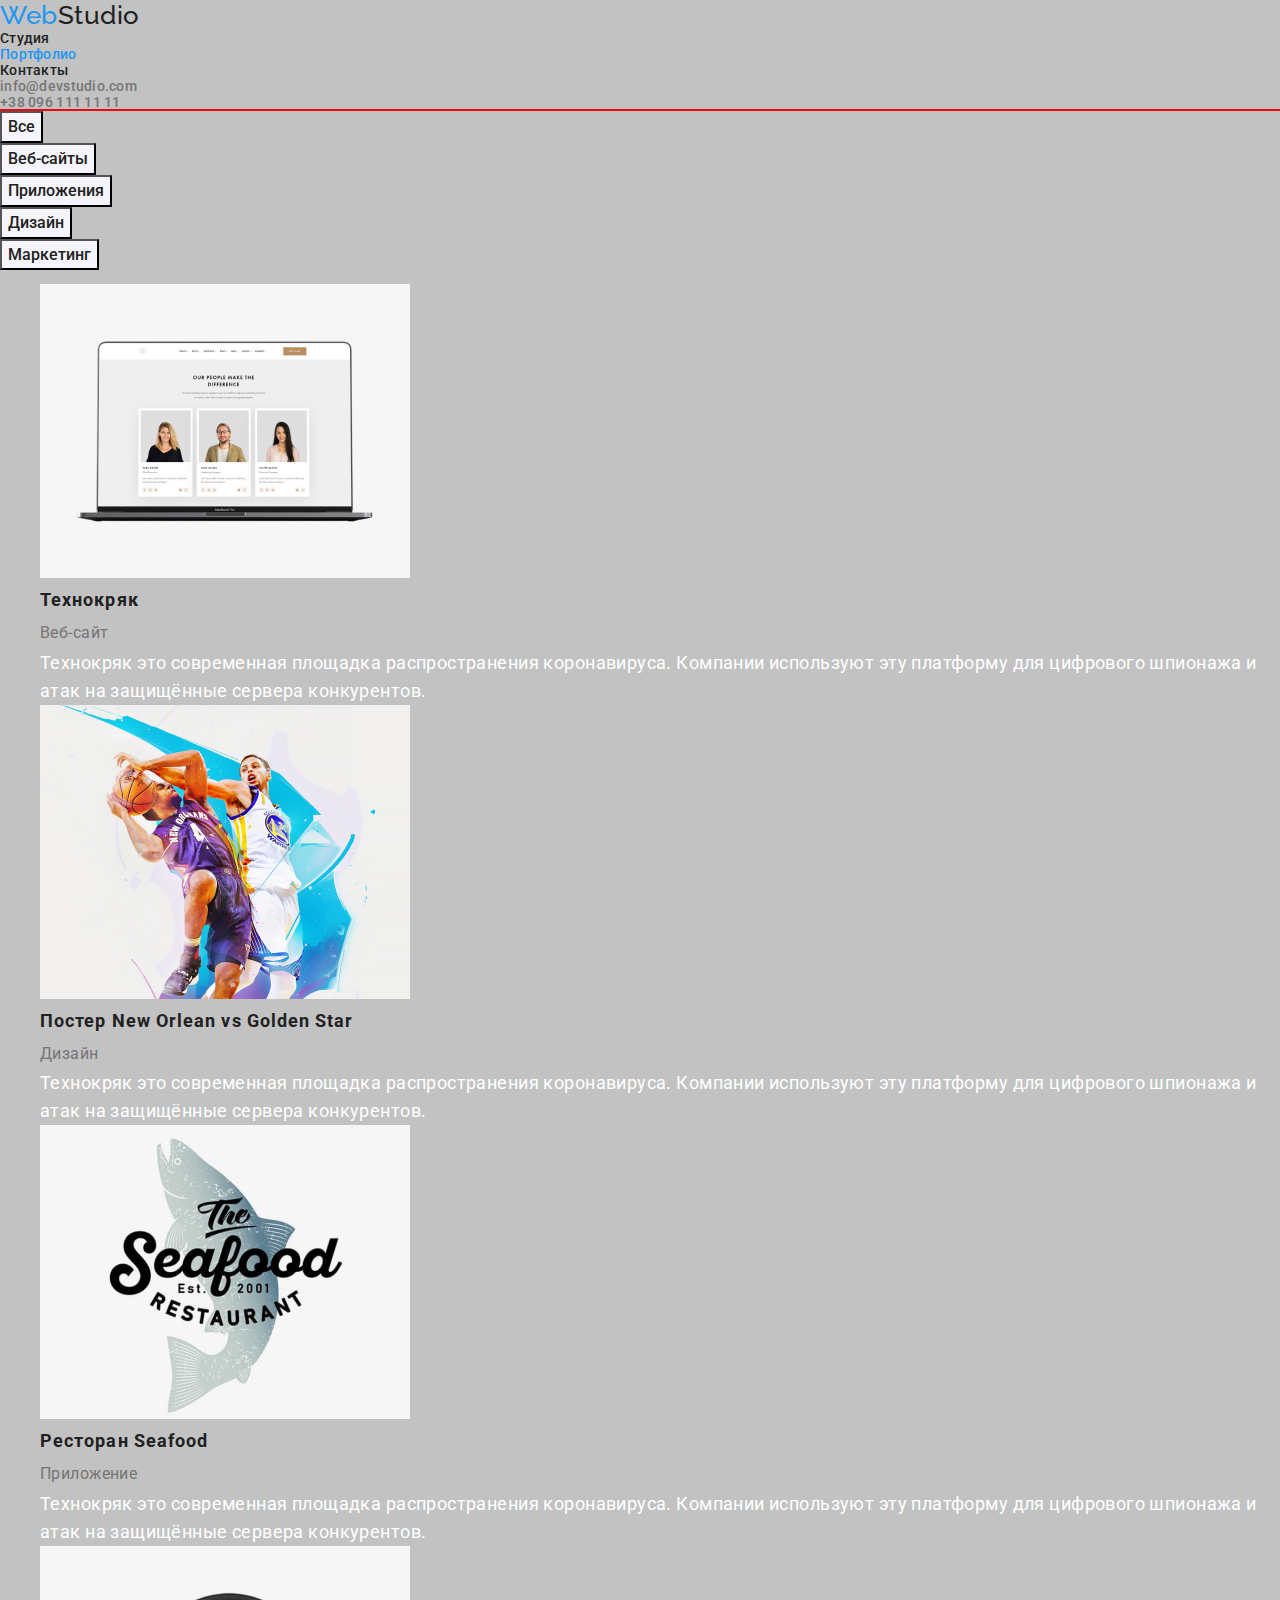
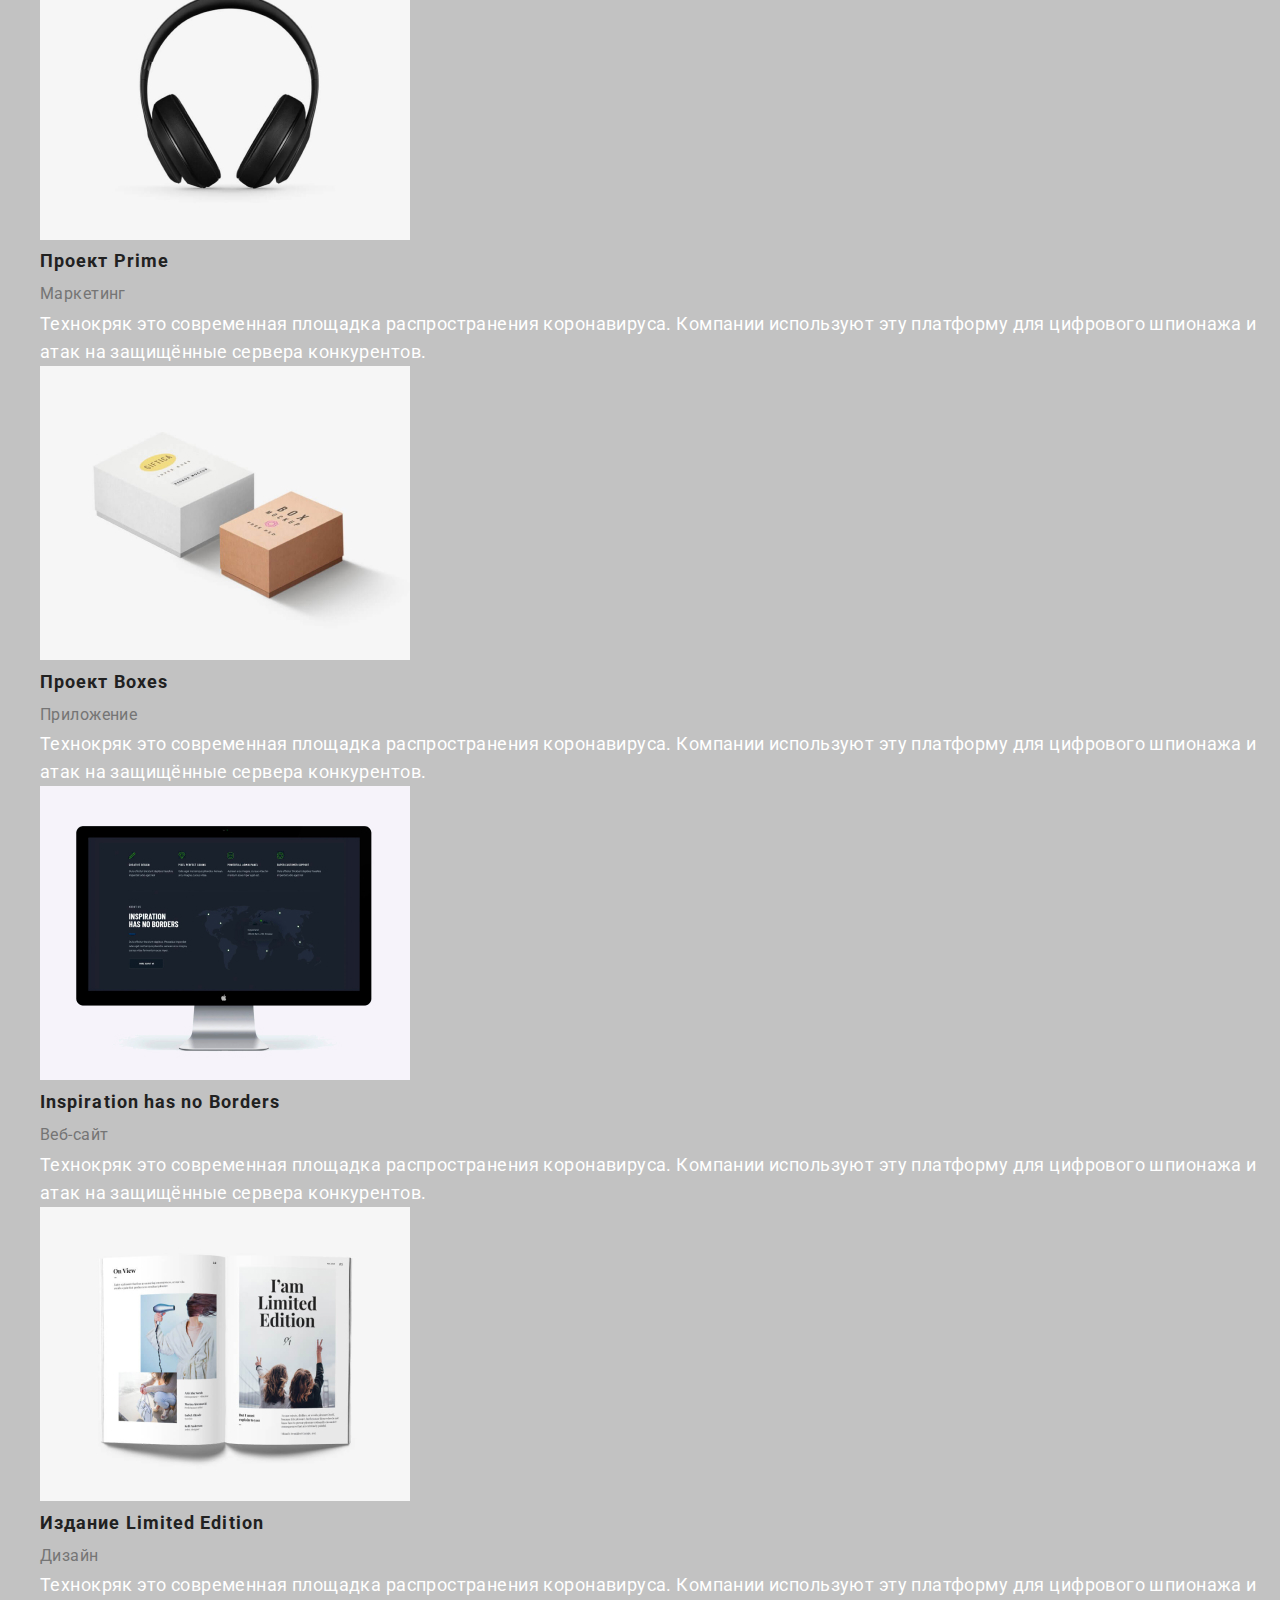
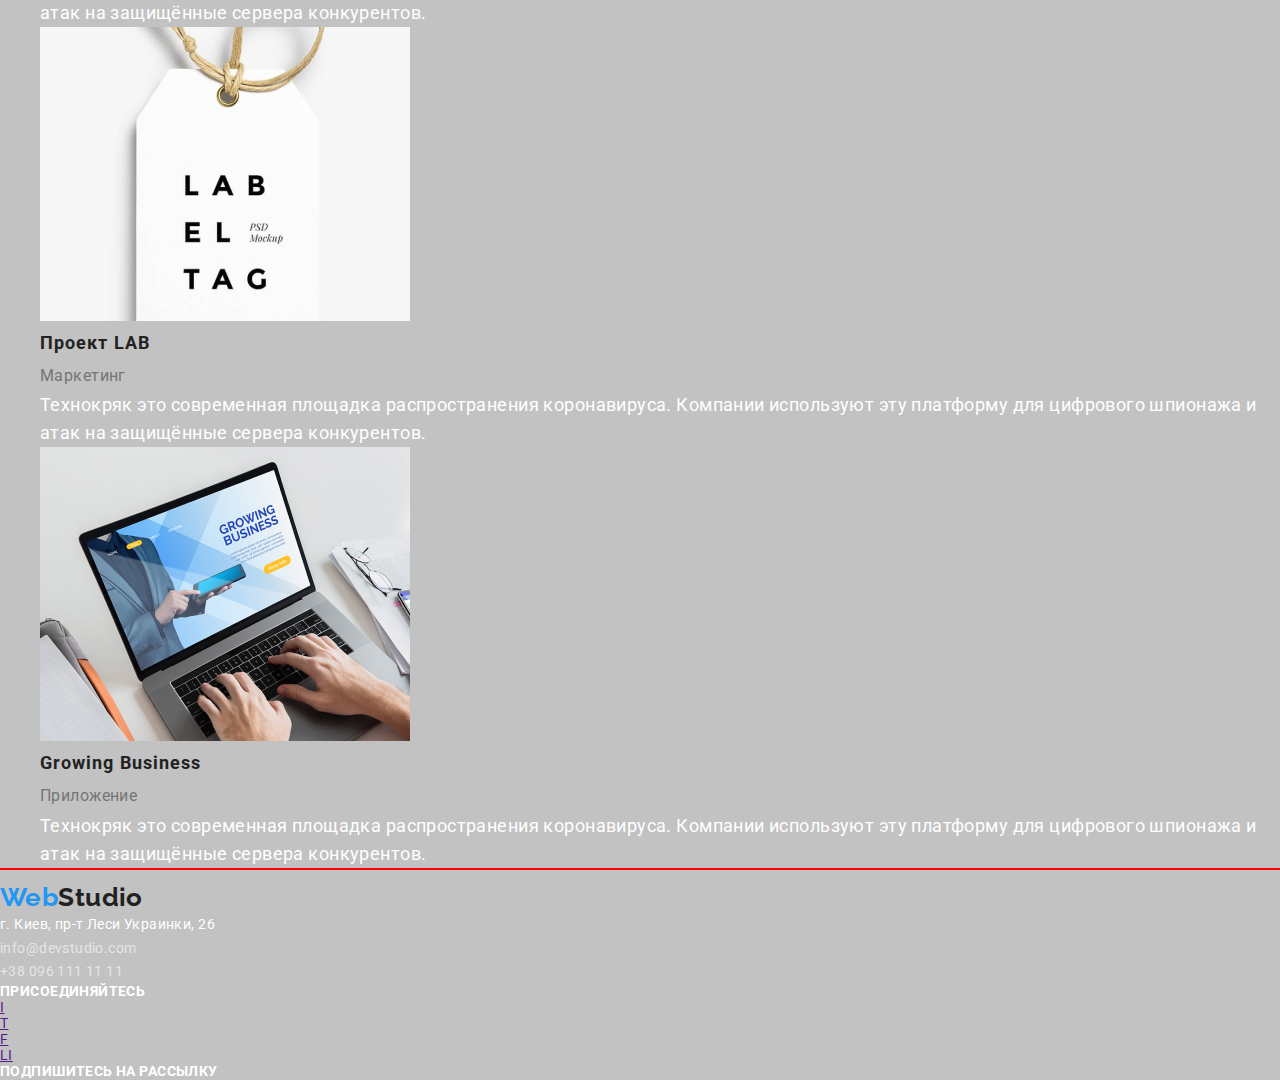
==== portfolio.html @ 11f19dca "paddings" ====
<!DOCTYPE html>
<html lang="ru">

<head>
    <meta charset="UTF-8">
    <meta name="viewport" content="width=device-width, initial-scale=1.0">
    <title>WebStudio</title>
    <link href="https://fonts.googleapis.com/css2?family=Raleway:wght@700&family=Roboto:wght@400;500;700&display=swap"
        rel="stylesheet">
    <link rel="stylesheet" href="./css/styles.css">
    <link rel="stylesheet" href="./css/normalize.css">
</head>

<body>
    <!-- неизменная шапка сайта -->
    <header>
        <nav class="nav">
    
            <a href="" class="logo"><span class="part-first">Web</span><span class="part-second">Studio</span></a>
    
            <ul class="nav list">
                <li><a href="./index.html">Студия</a></li>
                <li><a class="active-page" href="./portfolio.html">Портфолио</a></li>
                <li><a href="">Контакты</a></li>
            </ul>
        </nav>
    
        <ul class="contacts list">
            <li><a href="mailto:info@devstudio.com">info@devstudio.com</a></li>
            <li><a href="tel:00380961111111">+38 096 111 11 11</a></li>
        </ul>

    
    </header>

    <main>

        <section class="portfolio">
                    <h1 hidden>Портфолио</h1>
                    
                    <ul class="list">
                        <li><button class="portfolio-button">Все</button></li>
                        <li><button class="portfolio-button">Веб-сайты</button></li>
                        <li><button class="portfolio-button">Приложения</button></li>
                        <li><button class="portfolio-button">Дизайн</button></li>
                        <li><button class="portfolio-button">Маркетинг</button></li>
                    </ul>
                    
                    <ul class="portfolio-list">
                        <li class="portfolio-list-item list">
                            <a href="">
                                <img src="./img-portfolio/img.jpg" alt="ноутбук" width="370" height="294">
                                <h2>Технокряк</h2>
                                <p class="portfolio-type">Веб-сайт</p>
                                <p class="portfolio-description">Технокряк это современная площадка распространения коронавируса. Компании
                                    используют эту платформу для цифрового
                                    шпионажа и атак на защищённые сервера конкурентов.</p>
                            </a>
                        </li>
                        <li class="portfolio-list-item list">
                            <a href="">
                                <img src="./img-portfolio/img-1.jpg" alt="баскетболисты" width="370" height="294">
                                <h2 lang="en">Постер New Orlean vs Golden Star</h2>
                                <p class="portfolio-type">Дизайн</p>
                                <p class="portfolio-description">Технокряк это современная площадка распространения коронавируса. Компании
                                    используют эту платформу для цифрового
                                    шпионажа и атак на защищённые сервера конкурентов.</p>
                            </a>
                        </li>
                        <li class="portfolio-list-item list">
                            <a href="">
                                <img src="./img-portfolio/img-2.jpg" alt="ресторан морепродуктов" width="370" height="294">
                                <h2>Ресторан Seafood</h2>
                                <p class="portfolio-type">Приложение</p>
                                <p class="portfolio-description">Технокряк это современная площадка распространения коронавируса. Компании
                                    используют эту платформу для цифрового
                                    шпионажа и атак на защищённые сервера конкурентов.</p>
                            </a>
                        </li>
                        <li class="portfolio-list-item list">
                            <a href="">
                                <img src="./img-portfolio/img-3.jpg" alt="наушники" width="370" height="294">
                                <h2>Проект Prime</h2>
                                <p class="portfolio-type">Маркетинг</p>
                                <p class="portfolio-description">Технокряк это современная площадка распространения коронавируса. Компании
                                    используют эту платформу для цифрового
                                    шпионажа и атак на защищённые сервера конкурентов.</p>
                            </a>
                        </li>
                        <li class="portfolio-list-item list">
                            <a href="">
                                <img src="./img-portfolio/img-4.jpg" alt="ящики" width="370" height="294">
                                <h2>Проект Boxes</h2>
                                <p class="portfolio-type">Приложение</p>
                                <p class="portfolio-description">Технокряк это современная площадка распространения коронавируса. Компании
                                    используют эту платформу для цифрового
                                    шпионажа и атак на защищённые сервера конкурентов.</p>
                            </a>
                        </li>
                        <li class="portfolio-list-item list">
                            <a href="">
                                <img src="./img-portfolio/img-5.jpg" alt="экран компьютера" width="370" height="294">
                                <h2 lang="en">Inspiration has no Borders</h2>
                                <p class="portfolio-type">Веб-сайт</p>
                                <p class="portfolio-description">Технокряк это современная площадка распространения коронавируса. Компании
                                    используют эту платформу для цифрового
                                    шпионажа и атак на защищённые сервера конкурентов.</p>
                            </a>
                        </li>
                        <li class="portfolio-list-item list">
                            <a href="">
                                <img src="./img-portfolio/img-6.jpg" alt="открытая книга" width="370" height="294">
                                <h2>Издание Limited Edition</h2>
                                <p class="portfolio-type">Дизайн</p>
                                <p class="portfolio-description">Технокряк это современная площадка распространения коронавируса. Компании
                                    используют эту платформу для цифрового
                                    шпионажа и атак на защищённые сервера конкурентов.</p>
                            </a>
                        </li>
                        <li class="portfolio-list-item list">
                            <a href="">
                                <img src="./img-portfolio/img-7.jpg" alt="метка" width="370" height="294">
                                <h2>Проект LAB</h2>
                                <p class="portfolio-type">Маркетинг</p>
                                <p class="portfolio-description">Технокряк это современная площадка распространения коронавируса. Компании
                                    используют эту платформу для цифрового
                                    шпионажа и атак на защищённые сервера конкурентов.</p>
                            </a>
                        </li>
                        <li class="portfolio-list-item list">
                            <a href="">
                                <img src="./img-portfolio/img-8.jpg" alt="портативный компьютер" width="370" height="294">
                                <h2 lang="en">Growing Business</h2>
                                <p class="portfolio-type">Приложение</p>
                                <p class="portfolio-description">Технокряк это современная площадка распространения коронавируса. Компании
                                    используют эту платформу для цифрового
                                    шпионажа и атак на защищённые сервера конкурентов.</p>
                            </a>
                        </li>
                    </ul>
        </section>

    </main>

    <footer>
        <div>
            <a href="" class="logo"><span class="part-first">Web</span><span class="part-second">Studio</span></a>
    
            <address class="location">
                <a class="map" href="https://goo.gl/maps/HwrvqcL7cg5Yp1Jj8">г. Киев, пр-т Леси Украинки, 26</a>
    
                <ul class="footer-contacts list">
                    <li><a class="footer-contacts-details" href="mailto:info@devstudio.com">info@devstudio.com</a></li>
                    <li><a class="footer-contacts-details" href="tel:00380961111111">+38 096 111 11 11</a></li>
                </ul>
            </address>
    
    
        </div>
    
        <div>
            <b class="attention">Присоединяйтесь</b>
            <ul class="sm-list list">
                <li><a href="" aria-label="insta icon">I</a></li>
                <li><a href="" aria-label="twitter icon">T</a></li>
                <li><a href="" aria-label="facebook icon">F</a></li>
                <li><a href="" aria-label="linkedin icon">LI</a></li>
            </ul>
        </div>
    
        <div>
            <b class="attention">Подпишитесь на рассылку</b>
            <!-- здесь будет форма -->
        </div>
    </footer>
</body>

</html>
---- css/styles.css ----
:root{
    --primary-text-color: #757575;
    --black-title-color: #212121;
    --white-title-color: #ffffff;
    --additional-color: #2196F3;

    --primary-bgc: #ffffff;
    --button-bcg: #F5F4FA;
    --temporary-bgc: #c2c2c2;
}

html{
    box-sizing: border-box;
}

*, *::before, *::after{
    box-sizing: inherit; 
}

body{
    color:var(--primary-text-color);
    background-color: var(--temporary-bgc);
    font-family: Roboto, sans-serif;
    font-size: 14px;
    line-height: 1.14;
    letter-spacing: 0.03em;
    
    
}
.list{
    list-style: none;
    padding: 0;
    margin: 0;
}

h1, h2, h3, h4, h5, h6, p {
    margin-top: 0px;
    margin-bottom: 0px;
}

.nav .active-page{
    color: var(--additional-color);
}

.section-title{
    color: var(--black-title-color);
    font-weight: 700;
    font-size: 36px;
    line-height: 1.7;
    text-align: center;
    margin-bottom: 50px;
}

.current{
    color: var(--additional-color);
}

.container{
    width: 1230px;
    padding-right: 15px;
    padding-left: 15px;
    margin-left: auto;
    margin-right: auto;
    outline: 1px solid black;
}

section{
    outline: 2px solid red;
}

/* LOGO */
.part-first{
    color: var(--additional-color);
}

.part-second{
    color: var(--black-title-color);
}

.logo{
    font-family: Raleway, sans-serif;
    text-decoration: none;
    font-weight: bold;
    font-size: 26px;
    line-height: 1.2;
}

/* NAVIGATION */

.nav a{
    color: var(--black-title-color);
    text-decoration: none;
    font-weight: 500;
    letter-spacing: 0.02em;
}

.nav a:hover,
.nav a:focus{
    color: var(--additional-color);
}

/* CONTACTS */

.contacts a{
    color: var(--primary-text-color);
    text-decoration: none;
    font-weight: 500;
    font-size: inherit;
    line-height: 1.14;
    letter-spacing: 0.02em;
}

.contacts a:hover{
    color: var(--additional-color)
}

/* герой */

.hero{
    text-align: center;
    margin: 0;
}

.hero h1{
    color: var(--white-title-color);
    text-transform: uppercase;
    font-weight: 900;
    font-size: 44px;
    line-height: 1.36;
    letter-spacing: 0.06em;
    padding-top: 200px;
    margin-bottom: 30px;
}

.hero a{
    color: var(--white-title-color);
    background-color: var(--additional-color);
    text-decoration: none;
    font-weight: bold;
    font-size: 16px;
    line-height: 1.87;
    text-align: center;
    letter-spacing: 0.06em;   
}

.btn{
    display: inline-block;
    padding: 10px 32px;
    border-radius: 4px;
}

/* наши преимущества */

.advantages{
    padding-top: 94px;
    padding-bottom: 47px;
}

.advantages-list h3,
.activities-list h3{
    font-size: 14px;
    line-height: 1.14;
    color: var(--black-title-color);
    text-transform: uppercase;
    font-weight: bold;
    
}

.advantages-list h3{
    margin-top: 30px;
    margin-bottom: 10px;
}

.advantages-list p{
    font-size: 14px;
    line-height: 1.7;
}

/* Чем мы занимаемся */

.activities{
    margin: 0px;
    padding-top: 47px;
    padding-bottom: 94px;
}

.activities-list h3{
    color: var(--white-title-color);
    text-align: center;
}

/* Команда */

.team{
    padding-top: 94px;
    padding-bottom: 94px;
}

.team img{
    margin-bottom: 30px;
}

.team h3{
    color: var(--black-title-color);
    font-weight: 500;
    font-size: 16px;
    line-height: 1.19;
    margin-bottom: 10px;
}

.team p{
    font-size: 16px;
    line-height: 1.19;
    margin-bottom: 16px;
}

.team a:hover,
.team a:focus{
    background-color: var(--additional-color);
}


/* Постоянные клиенты  */

.clients{
    padding-top: 94px;
    padding-bottom: 94px;
}

.client-list-item:hover .clients-list-item-icon{
    fill: var(--additional-color); 
}

/* footer */

.location .map{
    color: var(--white-title-color);
    font-size: 14px;
    line-height: 1.7;
    font-style: normal;
    text-decoration: none;
}

.footer-contacts .footer-contacts-details{
    color: rgba(255, 255, 255, 0.6);
    font-size: inherit;
    line-height: 1.7;
    font-style: normal;
    text-decoration: none;
}

.attention{
    color: var(--white-title-color);
    font-weight: bold;
    text-transform: uppercase;
}

.sm-list a:hover{
    background-color: var(--additional-color);
}


/* PORTFOLIO */

.portfolio-button{
    font-family: inherit;
    color: var(--black-title-color);
    background-color: var(--button-bcg);
    font-weight: 500;
    font-size: 16px;
    line-height: 1.62;
    text-align: center;

}

.portfolio-button:hover{
    color: var(--white-title-color);
    background-color: var(--additional-color);
}

.portfolio-list a{
    text-decoration: none;
}

.portfolio-list h2{
    color: var(--black-title-color);
    font-weight: bold;
    font-size: 18px;
    line-height: 2;
    letter-spacing: 0.06em;
}

.portfolio-type{
    color: var(--primary-text-color);
    font-size: 16px;
    line-height: 1.9;
}

.portfolio-description{
    color: var(--white-title-color);
    font-size: 18px;
    line-height: 28px;
}
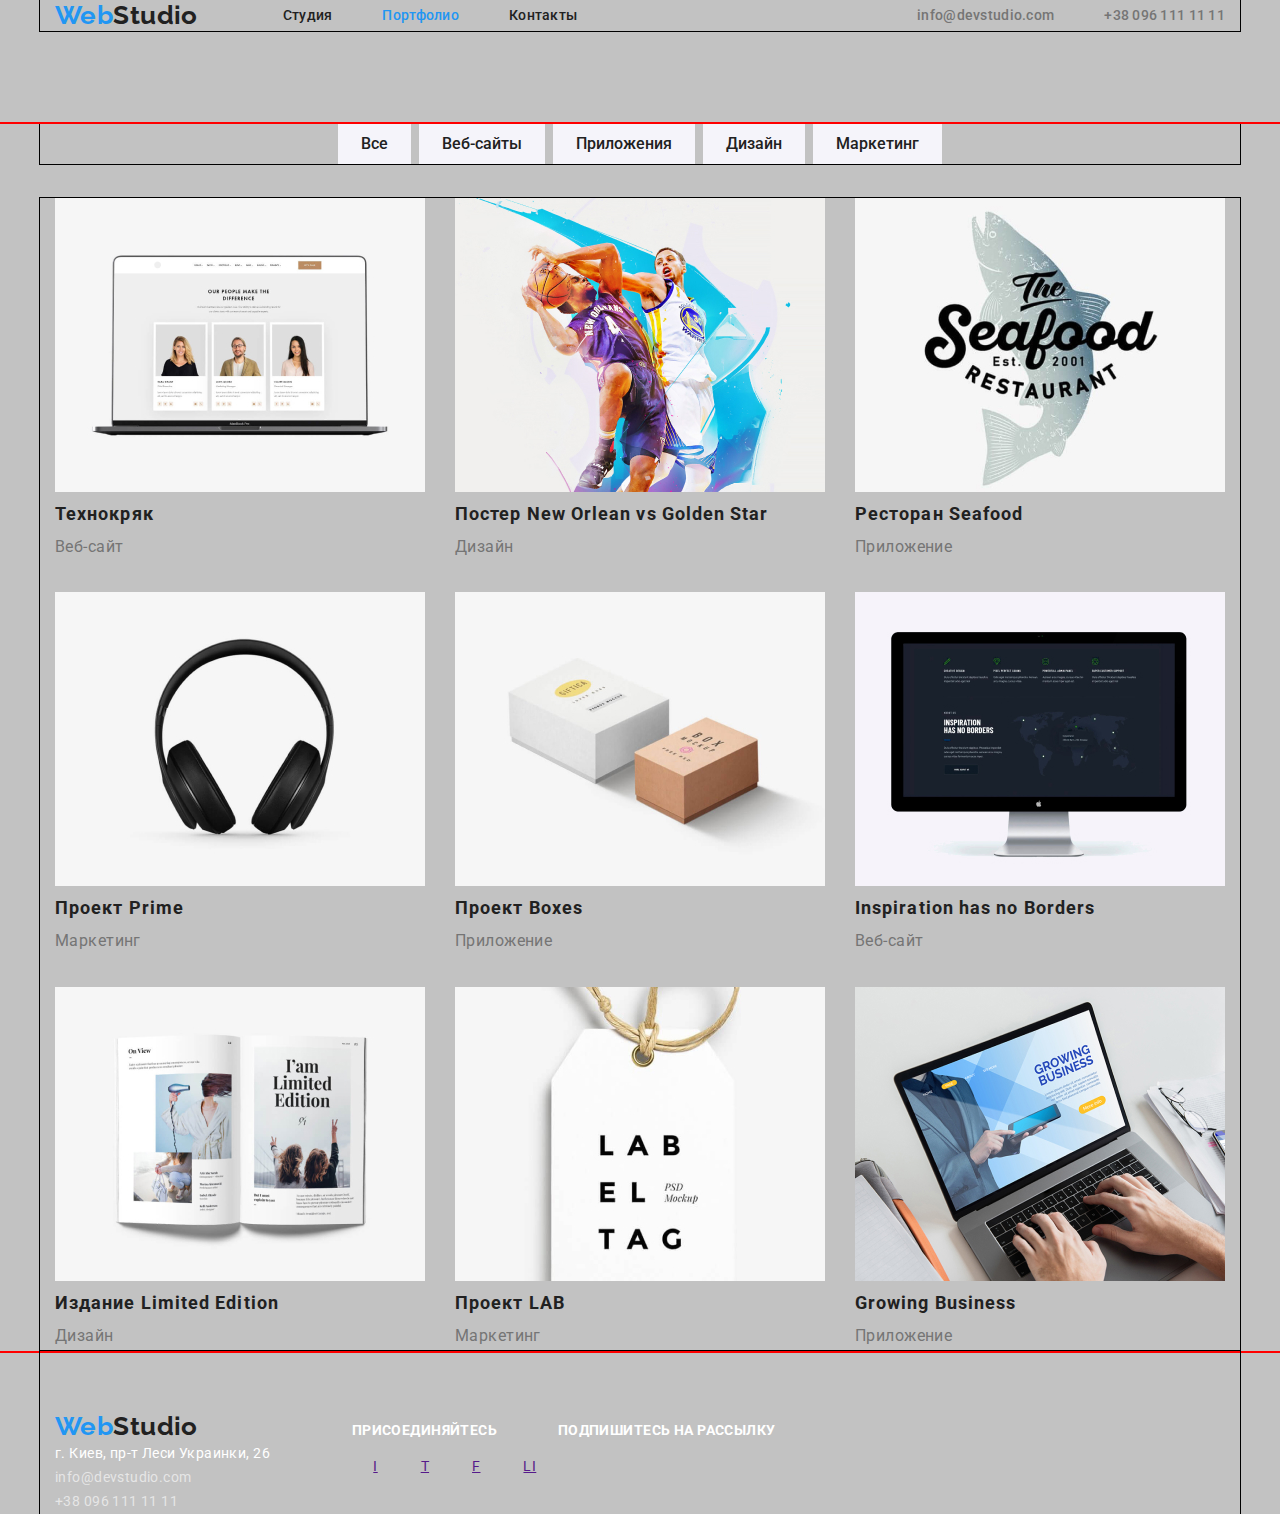
==== commit 95a512df: "home work 3 - 1st attempt" ====
--- a/portfolio.html
+++ b/portfolio.html
@@ -14,22 +14,24 @@
 <body>
     <!-- неизменная шапка сайта -->
     <header>
-        <nav class="nav">
+        <div class="container header">
+            <nav class="navigation">
+                <a href="" class="logo"><span class="part-first">Web</span><span class="part-second">Studio</span></a>
     
-            <a href="" class="logo"><span class="part-first">Web</span><span class="part-second">Studio</span></a>
+                <ul class="nav list">
+                    <li class="nav-item"><a href="./index.html">Студия</a></li>
+                    <li class="nav-item"><a class="active-page" href="./portfolio.html">Портфолио</a></li>
+                    <li class="nav-item"><a href="">Контакты</a></li>
+                </ul>
+            </nav>
     
-            <ul class="nav list">
-                <li><a href="./index.html">Студия</a></li>
-                <li><a class="active-page" href="./portfolio.html">Портфолио</a></li>
-                <li><a href="">Контакты</a></li>
-            </ul>
-        </nav>
-    
-        <ul class="contacts list">
-            <li><a href="mailto:info@devstudio.com">info@devstudio.com</a></li>
-            <li><a href="tel:00380961111111">+38 096 111 11 11</a></li>
-        </ul>
-
+            <div class="contacts-container">
+                <ul class="contacts list">
+                    <li class="contact-item"><a href="mailto:info@devstudio.com">info@devstudio.com</a></li>
+                    <li class="contact-item"><a href="tel:00380961111111">+38 096 111 11 11</a></li>
+                </ul>
+            </div>
+        </div>
     
     </header>
 
@@ -38,139 +40,146 @@
         <section class="portfolio">
                     <h1 hidden>Портфолио</h1>
                     
-                    <ul class="list">
-                        <li><button class="portfolio-button">Все</button></li>
-                        <li><button class="portfolio-button">Веб-сайты</button></li>
-                        <li><button class="portfolio-button">Приложения</button></li>
-                        <li><button class="portfolio-button">Дизайн</button></li>
-                        <li><button class="portfolio-button">Маркетинг</button></li>
-                    </ul>
+                    <div class="container buttons">
+                        <ul class="button-list list">
+                            <li class="item"><button class="portfolio-button">Все</button></li>
+                            <li class="item"><button class="portfolio-button">Веб-сайты</button></li>
+                            <li class="item"><button class="portfolio-button">Приложения</button></li>
+                            <li class="item"><button class="portfolio-button">Дизайн</button></li>
+                            <li class="item"><button class="portfolio-button">Маркетинг</button></li>
+                        </ul>
+                    </div>
                     
-                    <ul class="portfolio-list">
-                        <li class="portfolio-list-item list">
-                            <a href="">
-                                <img src="./img-portfolio/img.jpg" alt="ноутбук" width="370" height="294">
-                                <h2>Технокряк</h2>
-                                <p class="portfolio-type">Веб-сайт</p>
-                                <p class="portfolio-description">Технокряк это современная площадка распространения коронавируса. Компании
-                                    используют эту платформу для цифрового
-                                    шпионажа и атак на защищённые сервера конкурентов.</p>
-                            </a>
-                        </li>
-                        <li class="portfolio-list-item list">
-                            <a href="">
-                                <img src="./img-portfolio/img-1.jpg" alt="баскетболисты" width="370" height="294">
-                                <h2 lang="en">Постер New Orlean vs Golden Star</h2>
-                                <p class="portfolio-type">Дизайн</p>
-                                <p class="portfolio-description">Технокряк это современная площадка распространения коронавируса. Компании
-                                    используют эту платформу для цифрового
-                                    шпионажа и атак на защищённые сервера конкурентов.</p>
-                            </a>
-                        </li>
-                        <li class="portfolio-list-item list">
-                            <a href="">
-                                <img src="./img-portfolio/img-2.jpg" alt="ресторан морепродуктов" width="370" height="294">
-                                <h2>Ресторан Seafood</h2>
-                                <p class="portfolio-type">Приложение</p>
-                                <p class="portfolio-description">Технокряк это современная площадка распространения коронавируса. Компании
-                                    используют эту платформу для цифрового
-                                    шпионажа и атак на защищённые сервера конкурентов.</p>
-                            </a>
-                        </li>
-                        <li class="portfolio-list-item list">
-                            <a href="">
-                                <img src="./img-portfolio/img-3.jpg" alt="наушники" width="370" height="294">
-                                <h2>Проект Prime</h2>
-                                <p class="portfolio-type">Маркетинг</p>
-                                <p class="portfolio-description">Технокряк это современная площадка распространения коронавируса. Компании
-                                    используют эту платформу для цифрового
-                                    шпионажа и атак на защищённые сервера конкурентов.</p>
-                            </a>
-                        </li>
-                        <li class="portfolio-list-item list">
-                            <a href="">
-                                <img src="./img-portfolio/img-4.jpg" alt="ящики" width="370" height="294">
-                                <h2>Проект Boxes</h2>
-                                <p class="portfolio-type">Приложение</p>
-                                <p class="portfolio-description">Технокряк это современная площадка распространения коронавируса. Компании
-                                    используют эту платформу для цифрового
-                                    шпионажа и атак на защищённые сервера конкурентов.</p>
-                            </a>
-                        </li>
-                        <li class="portfolio-list-item list">
-                            <a href="">
-                                <img src="./img-portfolio/img-5.jpg" alt="экран компьютера" width="370" height="294">
-                                <h2 lang="en">Inspiration has no Borders</h2>
-                                <p class="portfolio-type">Веб-сайт</p>
-                                <p class="portfolio-description">Технокряк это современная площадка распространения коронавируса. Компании
-                                    используют эту платформу для цифрового
-                                    шпионажа и атак на защищённые сервера конкурентов.</p>
-                            </a>
-                        </li>
-                        <li class="portfolio-list-item list">
-                            <a href="">
-                                <img src="./img-portfolio/img-6.jpg" alt="открытая книга" width="370" height="294">
-                                <h2>Издание Limited Edition</h2>
-                                <p class="portfolio-type">Дизайн</p>
-                                <p class="portfolio-description">Технокряк это современная площадка распространения коронавируса. Компании
-                                    используют эту платформу для цифрового
-                                    шпионажа и атак на защищённые сервера конкурентов.</p>
-                            </a>
-                        </li>
-                        <li class="portfolio-list-item list">
-                            <a href="">
-                                <img src="./img-portfolio/img-7.jpg" alt="метка" width="370" height="294">
-                                <h2>Проект LAB</h2>
-                                <p class="portfolio-type">Маркетинг</p>
-                                <p class="portfolio-description">Технокряк это современная площадка распространения коронавируса. Компании
-                                    используют эту платформу для цифрового
-                                    шпионажа и атак на защищённые сервера конкурентов.</p>
-                            </a>
-                        </li>
-                        <li class="portfolio-list-item list">
-                            <a href="">
-                                <img src="./img-portfolio/img-8.jpg" alt="портативный компьютер" width="370" height="294">
-                                <h2 lang="en">Growing Business</h2>
-                                <p class="portfolio-type">Приложение</p>
-                                <p class="portfolio-description">Технокряк это современная площадка распространения коронавируса. Компании
-                                    используют эту платформу для цифрового
-                                    шпионажа и атак на защищённые сервера конкурентов.</p>
-                            </a>
-                        </li>
-                    </ul>
+                    <div class="container cards">
+                        <ul class="portfolio-list list">
+                            <li class="portfolio-list-item">
+                                <a href="">
+                                    <img src="./img-portfolio/img.jpg" alt="ноутбук" width="370" height="294">
+                                    <h2>Технокряк</h2>
+                                    <p class="portfolio-type">Веб-сайт</p>
+                                    <!-- <p class="portfolio-description">Технокряк это современная площадка распространения коронавируса. Компании
+                                        используют эту платформу для цифрового
+                                        шпионажа и атак на защищённые сервера конкурентов.</p> -->
+                                </a>
+                            </li>
+                            <li class="portfolio-list-item">
+                                <a href="">
+                                    <img src="./img-portfolio/img-1.jpg" alt="баскетболисты" width="370" height="294">
+                                    <h2 lang="en">Постер New Orlean vs Golden Star</h2>
+                                    <p class="portfolio-type">Дизайн</p>
+                                    <!-- <p class="portfolio-description">Технокряк это современная площадка распространения коронавируса. Компании
+                                        используют эту платформу для цифрового
+                                        шпионажа и атак на защищённые сервера конкурентов.</p> -->
+                                </a>
+                            </li>
+                            <li class="portfolio-list-item">
+                                <a href="">
+                                    <img src="./img-portfolio/img-2.jpg" alt="ресторан морепродуктов" width="370" height="294">
+                                    <h2>Ресторан Seafood</h2>
+                                    <p class="portfolio-type">Приложение</p>
+                                    <!-- <p class="portfolio-description">Технокряк это современная площадка распространения коронавируса. Компании
+                                        используют эту платформу для цифрового
+                                        шпионажа и атак на защищённые сервера конкурентов.</p> -->
+                                </a>
+                            </li>
+                            <li class="portfolio-list-item">
+                                <a href="">
+                                    <img src="./img-portfolio/img-3.jpg" alt="наушники" width="370" height="294">
+                                    <h2>Проект Prime</h2>
+                                    <p class="portfolio-type">Маркетинг</p>
+                                    <!-- <p class="portfolio-description">Технокряк это современная площадка распространения коронавируса. Компании
+                                        используют эту платформу для цифрового
+                                        шпионажа и атак на защищённые сервера конкурентов.</p> -->
+                                </a>
+                            </li>
+                            <li class="portfolio-list-item">
+                                <a href="">
+                                    <img src="./img-portfolio/img-4.jpg" alt="ящики" width="370" height="294">
+                                    <h2>Проект Boxes</h2>
+                                    <p class="portfolio-type">Приложение</p>
+                                    <!-- <p class="portfolio-description">Технокряк это современная площадка распространения коронавируса. Компании
+                                        используют эту платформу для цифрового
+                                        шпионажа и атак на защищённые сервера конкурентов.</p> -->
+                                </a>
+                            </li>
+                            <li class="portfolio-list-item">
+                                <a href="">
+                                    <img src="./img-portfolio/img-5.jpg" alt="экран компьютера" width="370" height="294">
+                                    <h2 lang="en">Inspiration has no Borders</h2>
+                                    <p class="portfolio-type">Веб-сайт</p>
+                                    <!-- <p class="portfolio-description">Технокряк это современная площадка распространения коронавируса. Компании
+                                        используют эту платформу для цифрового
+                                        шпионажа и атак на защищённые сервера конкурентов.</p> -->
+                                </a>
+                            </li>
+                            <li class="portfolio-list-item">
+                                <a href="">
+                                    <img src="./img-portfolio/img-6.jpg" alt="открытая книга" width="370" height="294">
+                                    <h2>Издание Limited Edition</h2>
+                                    <p class="portfolio-type">Дизайн</p>
+                                    <!-- <p class="portfolio-description">Технокряк это современная площадка распространения коронавируса. Компании
+                                        используют эту платформу для цифрового
+                                        шпионажа и атак на защищённые сервера конкурентов.</p>-->
+                                </a> 
+                            </li>
+                            <li class="portfolio-list-item">
+                                <a href="">
+                                    <img src="./img-portfolio/img-7.jpg" alt="метка" width="370" height="294">
+                                    <h2>Проект LAB</h2>
+                                    <p class="portfolio-type">Маркетинг</p>
+                                    <!-- <p class="portfolio-description">Технокряк это современная площадка распространения коронавируса. Компании
+                                        используют эту платформу для цифрового
+                                        шпионажа и атак на защищённые сервера конкурентов.</p> -->
+                                </a>
+                            </li>
+                            <li class="portfolio-list-item">
+                                <a href="">
+                                    <img src="./img-portfolio/img-8.jpg" alt="портативный компьютер" width="370" height="294">
+                                    <h2 lang="en">Growing Business</h2>
+                                    <p class="portfolio-type">Приложение</p>
+                                    <!-- <p class="portfolio-description">Технокряк это современная площадка распространения коронавируса. Компании
+                                        используют эту платформу для цифрового
+                                        шпионажа и атак на защищённые сервера конкурентов.</p> -->
+                                </a>
+                            </li>
+                        </ul>
+                    </div>
         </section>
 
     </main>
 
     <footer>
-        <div>
-            <a href="" class="logo"><span class="part-first">Web</span><span class="part-second">Studio</span></a>
+        <div class="footer-container container">
+            <div class="footer-logo">
+                <a href="" class="logo"><span class="part-first">Web</span><span class="part-second">Studio</span></a>
     
-            <address class="location">
-                <a class="map" href="https://goo.gl/maps/HwrvqcL7cg5Yp1Jj8">г. Киев, пр-т Леси Украинки, 26</a>
+                <address class="location">
+                    <a class="map" href="https://goo.gl/maps/HwrvqcL7cg5Yp1Jj8">г. Киев, пр-т Леси Украинки, 26</a>
     
-                <ul class="footer-contacts list">
-                    <li><a class="footer-contacts-details" href="mailto:info@devstudio.com">info@devstudio.com</a></li>
-                    <li><a class="footer-contacts-details" href="tel:00380961111111">+38 096 111 11 11</a></li>
-                </ul>
-            </address>
+                    <ul class="footer-contacts list">
+                        <li><a class="footer-contacts-details" href="mailto:info@devstudio.com">info@devstudio.com</a></li>
+                        <li><a class="footer-contacts-details" href="tel:00380961111111">+38 096 111 11 11</a></li>
+                    </ul>
+                </address>
+            </div>
     
+            <div class="footer-attention">
+                <div class="join">
+                    <b class="attention">Присоединяйтесь</b>
+                    <ul class="sm-list list">
+                        <li><a href="" aria-label="insta icon">I</a></li>
+                        <li><a href="" aria-label="twitter icon">T</a></li>
+                        <li><a href="" aria-label="facebook icon">F</a></li>
+                        <li><a href="" aria-label="linkedin icon">LI</a></li>
+                    </ul>
+                </div>
+            
     
-        </div>
-    
-        <div>
-            <b class="attention">Присоединяйтесь</b>
-            <ul class="sm-list list">
-                <li><a href="" aria-label="insta icon">I</a></li>
-                <li><a href="" aria-label="twitter icon">T</a></li>
-                <li><a href="" aria-label="facebook icon">F</a></li>
-                <li><a href="" aria-label="linkedin icon">LI</a></li>
-            </ul>
-        </div>
-    
-        <div>
-            <b class="attention">Подпишитесь на рассылку</b>
-            <!-- здесь будет форма -->
+            <div class="form">
+                <b class="attention">Подпишитесь на рассылку</b>
+                <!-- здесь будет форма -->
+            </div>
+            </div>
         </div>
     </footer>
 </body>
--- a/css/styles.css
+++ b/css/styles.css
@@ -33,7 +33,7 @@
     margin: 0;
 }
 
-h1, h2, h3, h4, h5, h6, p {
+h1, h2, h3, h4, h5, h6, p, b {
     margin-top: 0px;
     margin-bottom: 0px;
 }
@@ -56,7 +56,7 @@
 }
 
 .container{
-    width: 1230px;
+    width: 1200px;
     padding-right: 15px;
     padding-left: 15px;
     margin-left: auto;
@@ -83,6 +83,7 @@
     font-weight: bold;
     font-size: 26px;
     line-height: 1.2;
+    margin-right: 85px;
 }
 
 /* NAVIGATION */
@@ -97,6 +98,19 @@
 .nav a:hover,
 .nav a:focus{
     color: var(--additional-color);
+}
+
+.navigation{
+    display: flex;
+    align-items: center;
+}
+
+.nav.list{
+    display: flex;
+}
+
+.nav .nav-item+ .nav-item{
+    margin-left: 50px;
 }
 
 /* CONTACTS */
@@ -113,6 +127,25 @@
 .contacts a:hover{
     color: var(--additional-color)
 }
+
+.contacts{
+    display: flex;
+}
+
+.contacts-container{
+    margin-left: auto;
+}
+
+.contacts .contact-item+ .contact-item{
+    margin-left: 50px;
+}
+
+.header.container{
+    display: flex;
+    align-items: center;
+}
+
+
 
 /* герой */
 
@@ -166,6 +199,12 @@
     
 }
 
+.advantages-list img{
+    padding: 25px 100px;
+
+    outline: 1px solid black;
+}
+
 .advantages-list h3{
     margin-top: 30px;
     margin-bottom: 10px;
@@ -174,6 +213,14 @@
 .advantages-list p{
     font-size: 14px;
     line-height: 1.7;
+}
+
+.advantages-list{
+    display: flex;
+}
+
+.advantages-list .advantages-list-item+ .advantages-list-item{
+    margin-left: 30px;
 }
 
 /* Чем мы занимаемся */
@@ -189,6 +236,11 @@
     text-align: center;
 }
 
+.activities-list{
+    display: flex;
+    justify-content: space-between;
+}
+
 /* Команда */
 
 .team{
@@ -219,6 +271,26 @@
     background-color: var(--additional-color);
 }
 
+.our-team-list{
+    display: flex;
+    justify-content: space-between;
+}
+
+.our-team-list-item{
+    display: flex;
+    flex-direction: column;
+    align-items: center;
+}
+
+.sm-list a:hover{
+    background-color: var(--additional-color);
+}
+
+.sm-list{
+    display: flex;
+    justify-content: space-around;
+    width: 206px;
+}
 
 /* Постоянные клиенты  */
 
@@ -229,6 +301,11 @@
 
 .client-list-item:hover .clients-list-item-icon{
     fill: var(--additional-color); 
+}
+
+.clients-list{
+    display: flex;
+    justify-content: space-between;
 }
 
 /* footer */
@@ -251,16 +328,48 @@
 
 .attention{
     color: var(--white-title-color);
-    font-weight: bold;
     text-transform: uppercase;
-}
-
-.sm-list a:hover{
-    background-color: var(--additional-color);
-}
+    margin-bottom: 20px;
+}
+
+.footer-container{
+    display: flex;
+}
+
+.footer-logo{
+    padding-top: 60px;
+}
+
+.join{
+    display: flex;
+    flex-direction: column;
+    margin-left: 69px;
+}
+
+.footer-attention{
+    display: flex;
+    justify-content: end;
+    padding-top: 72px;
+}
+
 
 
 /* PORTFOLIO */
+
+button{
+    display: inline-block;
+    border: 1px solid transparent;
+}
+
+.container.buttons{
+    display: flex;
+    justify-content: center;
+    margin-top: 93px;
+}
+.button-list{
+    display: flex;
+    align-items: center;
+}
 
 .portfolio-button{
     font-family: inherit;
@@ -270,7 +379,18 @@
     font-size: 16px;
     line-height: 1.62;
     text-align: center;
-
+    padding:6px 22px 6px 22px;
+
+}
+
+.button-list .item+ .item{
+    margin-left: 8px;
+}
+
+/* карты */
+
+.container.cards{
+    margin-top: 34px;
 }
 
 .portfolio-button:hover{
@@ -300,4 +420,25 @@
     color: var(--white-title-color);
     font-size: 18px;
     line-height: 28px;
-}
+    width: 322px;
+    padding: 63px 24px;
+}
+
+.portfolio-list{
+    display: flex;
+    flex-wrap: wrap;
+}
+
+.portfolio-list-item{
+    width:370px;
+    margin-right: 30px;
+    margin-bottom: 30px;
+}
+
+.portfolio-list-item:nth-child(3n){
+    margin-right: 0;
+}
+
+.portfolio-list-item:nth-last-child(-n + 3){
+    margin-bottom: 0;
+}
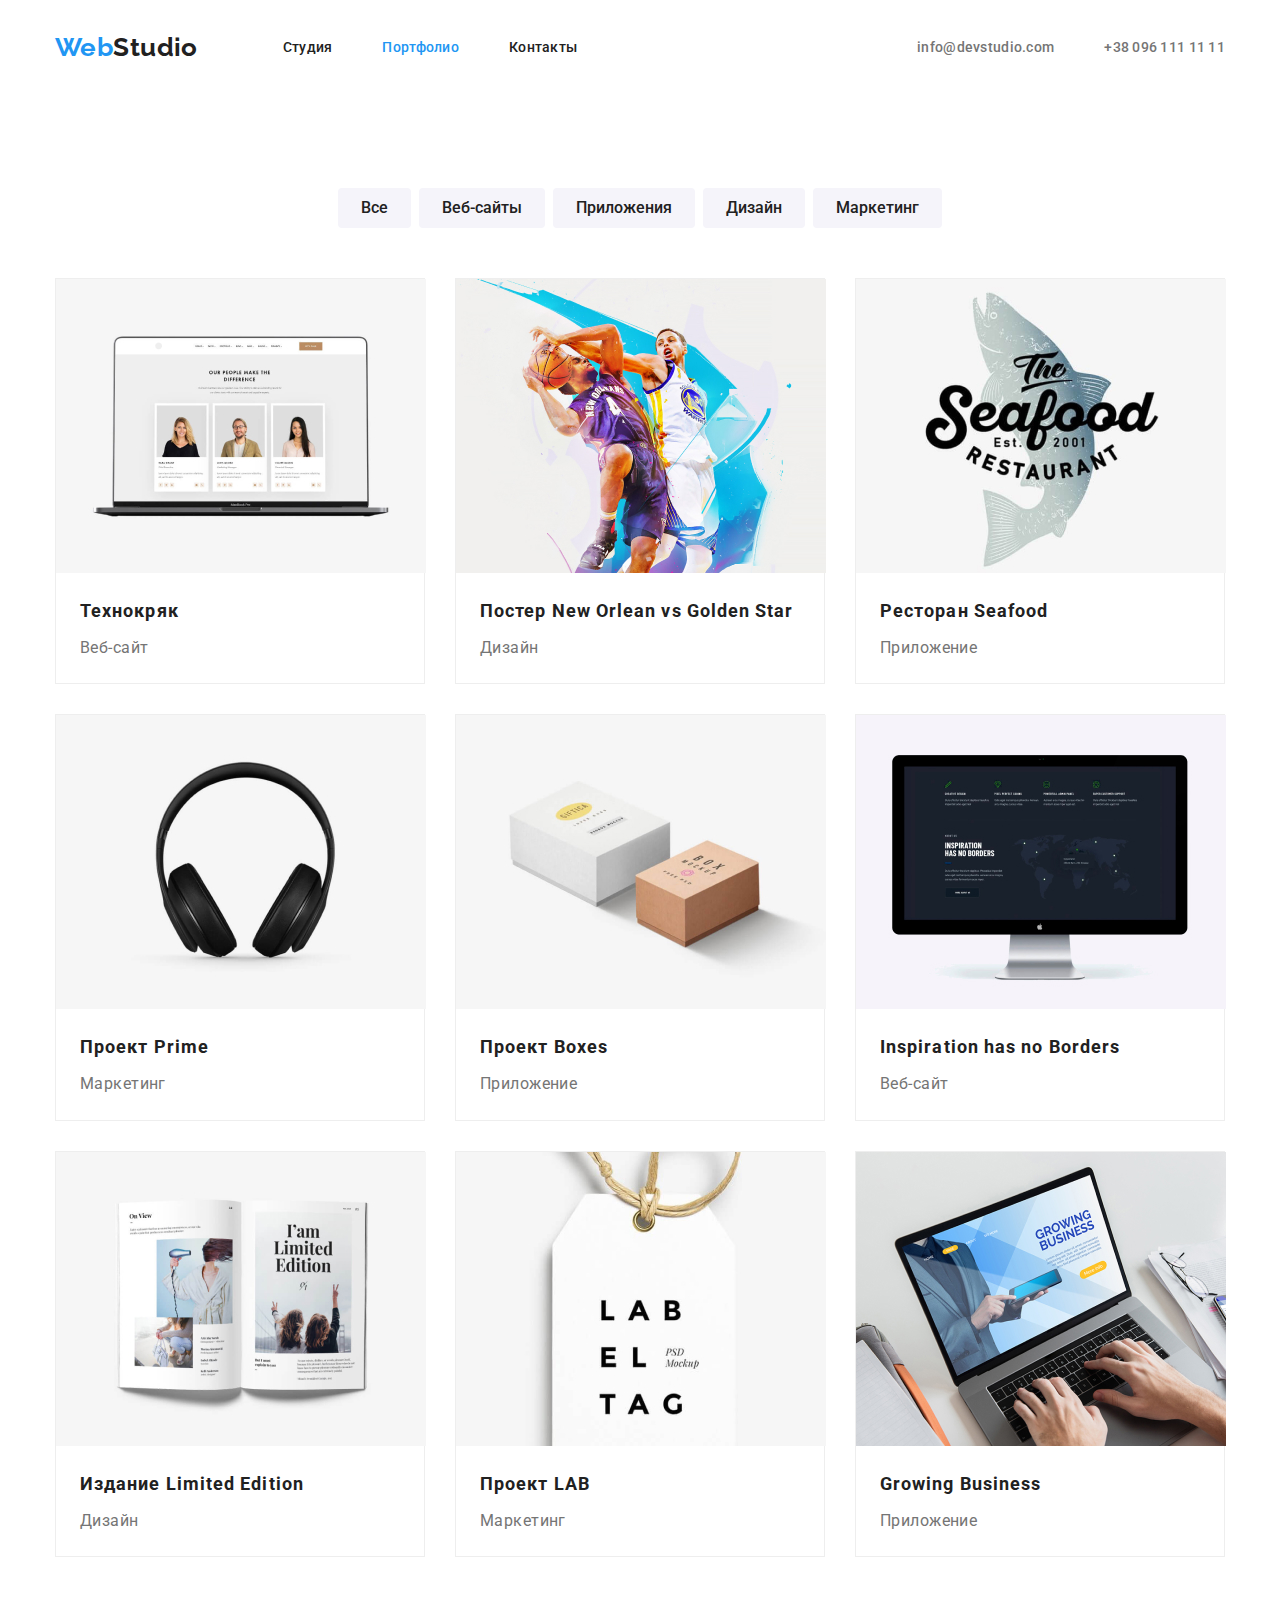
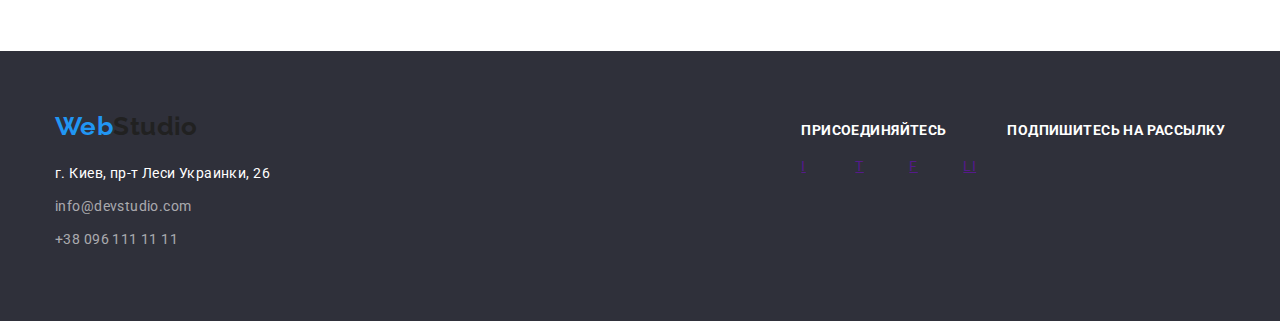
==== commit ebecae51: "home work 3 fixing mistakes" ====
--- a/portfolio.html
+++ b/portfolio.html
@@ -40,18 +40,15 @@
         <section class="portfolio">
                     <h1 hidden>Портфолио</h1>
                     
-                    <div class="container buttons">
-                        <ul class="button-list list">
+                        <ul class="button-list list link">
                             <li class="item"><button class="portfolio-button">Все</button></li>
                             <li class="item"><button class="portfolio-button">Веб-сайты</button></li>
                             <li class="item"><button class="portfolio-button">Приложения</button></li>
                             <li class="item"><button class="portfolio-button">Дизайн</button></li>
                             <li class="item"><button class="portfolio-button">Маркетинг</button></li>
                         </ul>
-                    </div>
-                    
-                    <div class="container cards">
-                        <ul class="portfolio-list list">
+                                
+                        <ul class=" container portfolio-list list link">
                             <li class="portfolio-list-item">
                                 <a href="">
                                     <img src="./img-portfolio/img.jpg" alt="ноутбук" width="370" height="294">
@@ -143,15 +140,16 @@
                                 </a>
                             </li>
                         </ul>
-                    </div>
         </section>
 
     </main>
 
     <footer>
         <div class="footer-container container">
-            <div class="footer-logo">
-                <a href="" class="logo"><span class="part-first">Web</span><span class="part-second">Studio</span></a>
+            <div class="footer-info">
+                <div class="footer-logo">
+                    <a class="logo" href=""><span class="part-first">Web</span><span class="part-second">Studio</span></a>
+                </div>
     
                 <address class="location">
                     <a class="map" href="https://goo.gl/maps/HwrvqcL7cg5Yp1Jj8">г. Киев, пр-т Леси Украинки, 26</a>
@@ -167,18 +165,18 @@
                 <div class="join">
                     <b class="attention">Присоединяйтесь</b>
                     <ul class="sm-list list">
-                        <li><a href="" aria-label="insta icon">I</a></li>
-                        <li><a href="" aria-label="twitter icon">T</a></li>
-                        <li><a href="" aria-label="facebook icon">F</a></li>
-                        <li><a href="" aria-label="linkedin icon">LI</a></li>
+                        <li class="sm-list-item"><a href="" aria-label="insta icon">I</a></li>
+                        <li class="sm-list-item"><a href="" aria-label="twitter icon">T</a></li>
+                        <li class="sm-list-item"><a href="" aria-label="facebook icon">F</a></li>
+                        <li class="sm-list-item"><a href="" aria-label="linkedin icon">LI</a></li>
                     </ul>
                 </div>
-            
     
-            <div class="form">
-                <b class="attention">Подпишитесь на рассылку</b>
-                <!-- здесь будет форма -->
-            </div>
+    
+                <div class="form">
+                    <b class="attention">Подпишитесь на рассылку</b>
+                    <!-- здесь будет форма -->
+                </div>
             </div>
         </div>
     </footer>
--- a/css/styles.css
+++ b/css/styles.css
@@ -1,3 +1,12 @@
+/* 
+1. done
+2. comment above
+3. done (dobavila klas - link:font-size:0px;)
+4. ok, done. но на вебинаре сказали, чтобы мы разделили это в этом случае.
+5. done (dobavila klas - link:font-size:0px;)
+6. */
+
+
 :root{
     --primary-text-color: #757575;
     --black-title-color: #212121;
@@ -5,8 +14,10 @@
     --additional-color: #2196F3;
 
     --primary-bgc: #ffffff;
+    --secondary-bgc: #F5F4FA;
     --button-bcg: #F5F4FA;
     --temporary-bgc: #c2c2c2;
+    --footer-bgc:#2f303a;
 }
 
 html{
@@ -19,7 +30,7 @@
 
 body{
     color:var(--primary-text-color);
-    background-color: var(--temporary-bgc);
+    background-color: var(--primary-bgc);
     font-family: Roboto, sans-serif;
     font-size: 14px;
     line-height: 1.14;
@@ -33,9 +44,12 @@
     margin: 0;
 }
 
+.link{
+    font-size: 0;
+}
+
 h1, h2, h3, h4, h5, h6, p, b {
-    margin-top: 0px;
-    margin-bottom: 0px;
+    margin: 0px;
 }
 
 .nav .active-page{
@@ -61,11 +75,6 @@
     padding-left: 15px;
     margin-left: auto;
     margin-right: auto;
-    outline: 1px solid black;
-}
-
-section{
-    outline: 2px solid red;
 }
 
 /* LOGO */
@@ -112,6 +121,12 @@
 .nav .nav-item+ .nav-item{
     margin-left: 50px;
 }
+
+.container.header{
+    padding-top: 32px;
+    padding-bottom: 32px;
+}
+
 
 /* CONTACTS */
 
@@ -162,7 +177,10 @@
     line-height: 1.36;
     letter-spacing: 0.06em;
     padding-top: 200px;
+    margin: 0;
     margin-bottom: 30px;
+
+    color: red;
 }
 
 .hero a{
@@ -196,17 +214,20 @@
     color: var(--black-title-color);
     text-transform: uppercase;
     font-weight: bold;
-    
+  
 }
 
 .advantages-list img{
     padding: 25px 100px;
-
-    outline: 1px solid black;
+    margin-bottom: 30px;
+
+    background-color: var(--secondary-bgc);
+    border: 1px solid transparent;
+    border-radius: 4px;
 }
 
 .advantages-list h3{
-    margin-top: 30px;
+    /* margin-top: 30px; */
     margin-bottom: 10px;
 }
 
@@ -217,6 +238,10 @@
 
 .advantages-list{
     display: flex;
+}
+
+.advantages-list-item{
+    width: 270px;
 }
 
 .advantages-list .advantages-list-item+ .advantages-list-item{
@@ -234,6 +259,8 @@
 .activities-list h3{
     color: var(--white-title-color);
     text-align: center;
+
+    color: red;
 }
 
 .activities-list{
@@ -246,6 +273,7 @@
 .team{
     padding-top: 94px;
     padding-bottom: 94px;
+    background-color: var(--secondary-bgc);
 }
 
 .team img{
@@ -280,16 +308,26 @@
     display: flex;
     flex-direction: column;
     align-items: center;
-}
-
-.sm-list a:hover{
+
+    background-color: var(--primary-bgc);  
+}
+
+
+.sm-list-item:hover,
+.sm-list-item:focus{
     background-color: var(--additional-color);
 }
 
 .sm-list{
     display: flex;
-    justify-content: space-around;
+    justify-content: space-between;
     width: 206px;
+    margin-bottom: 24px;
+}
+
+li.sm-list-item{
+    width: 44px;
+    height: 44px;
 }
 
 /* Постоянные клиенты  */
@@ -308,15 +346,46 @@
     justify-content: space-between;
 }
 
+.clients-list-item{
+
+    display: flex;
+    justify-content: center;
+    align-items: center;
+    width: 170px;
+    height: 90px;
+    border: 1px solid #AFB1B8;
+    border-radius: 4px;
+}
+
+.clients-list-item-icon{
+    text-align: center;
+}
+
 /* footer */
 
+footer{
+    background-color: var(--footer-bgc);
+}
+
+.location{
+    display: flex;
+    flex-direction: column;
+}
 .location .map{
     color: var(--white-title-color);
     font-size: 14px;
     line-height: 1.7;
     font-style: normal;
     text-decoration: none;
-}
+    margin-bottom: 9px;
+}
+
+.footer-contacts{
+    display: flex;
+    flex-direction: column;
+}
+
+
 
 .footer-contacts .footer-contacts-details{
     color: rgba(255, 255, 255, 0.6);
@@ -324,8 +393,12 @@
     line-height: 1.7;
     font-style: normal;
     text-decoration: none;
-}
-
+
+}
+
+.footer-contacts>li{
+     margin-bottom: 9px;
+}
 .attention{
     color: var(--white-title-color);
     text-transform: uppercase;
@@ -334,16 +407,24 @@
 
 .footer-container{
     display: flex;
+    justify-content: space-between;
+    padding-bottom: 60px;
+    
+}
+
+.footer-info{
+    padding-top: 60px;
 }
 
 .footer-logo{
-    padding-top: 60px;
-}
+    margin: 0;
+    margin-bottom: 20px;
+}
+
 
 .join{
     display: flex;
     flex-direction: column;
-    margin-left: 69px;
 }
 
 .footer-attention{
@@ -355,20 +436,22 @@
 
 
 /* PORTFOLIO */
+
+.portfolio{
+    padding-top: 93px;
+}
 
 button{
     display: inline-block;
     border: 1px solid transparent;
-}
-
-.container.buttons{
+    border-radius: 4px;
+}
+
+.button-list{
     display: flex;
     justify-content: center;
-    margin-top: 93px;
-}
-.button-list{
-    display: flex;
     align-items: center;
+    margin-bottom: 50px;
 }
 
 .portfolio-button{
@@ -380,7 +463,6 @@
     line-height: 1.62;
     text-align: center;
     padding:6px 22px 6px 22px;
-
 }
 
 .button-list .item+ .item{
@@ -389,10 +471,9 @@
 
 /* карты */
 
-.container.cards{
-    margin-top: 34px;
-}
-
+.portfolio{
+    padding-bottom: 94px;
+}
 .portfolio-button:hover{
     color: var(--white-title-color);
     background-color: var(--additional-color);
@@ -408,12 +489,16 @@
     font-size: 18px;
     line-height: 2;
     letter-spacing: 0.06em;
+    margin-bottom: 4px;
+    margin-left: 24px;
 }
 
 .portfolio-type{
     color: var(--primary-text-color);
     font-size: 16px;
     line-height: 1.9;
+    margin-left: 24px;
+    margin-bottom: 20px;
 }
 
 .portfolio-description{
@@ -433,6 +518,13 @@
     width:370px;
     margin-right: 30px;
     margin-bottom: 30px;
+
+    background-color: var(--primary-bgc);
+    border: 1px solid #EEEEEE;
+}
+
+.portfolio-list-item img{
+    margin-bottom: 20px;
 }
 
 .portfolio-list-item:nth-child(3n){
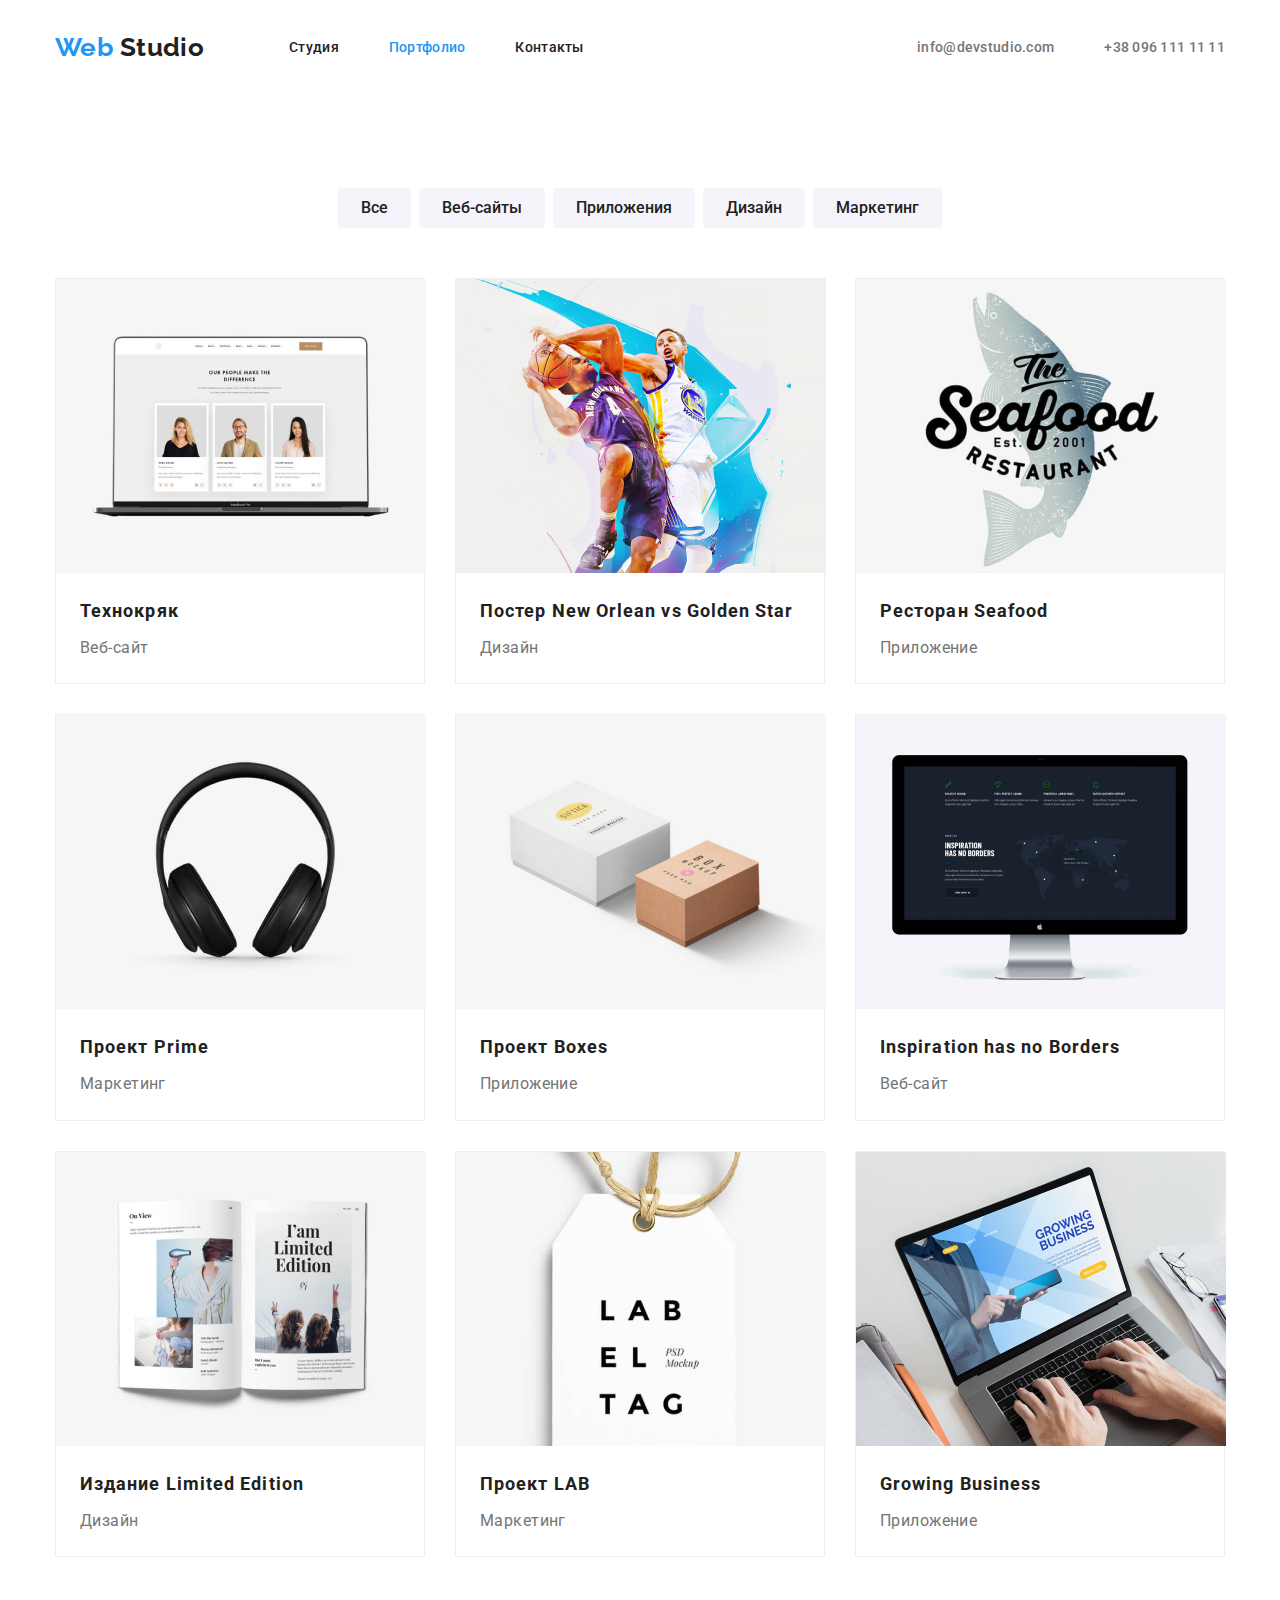
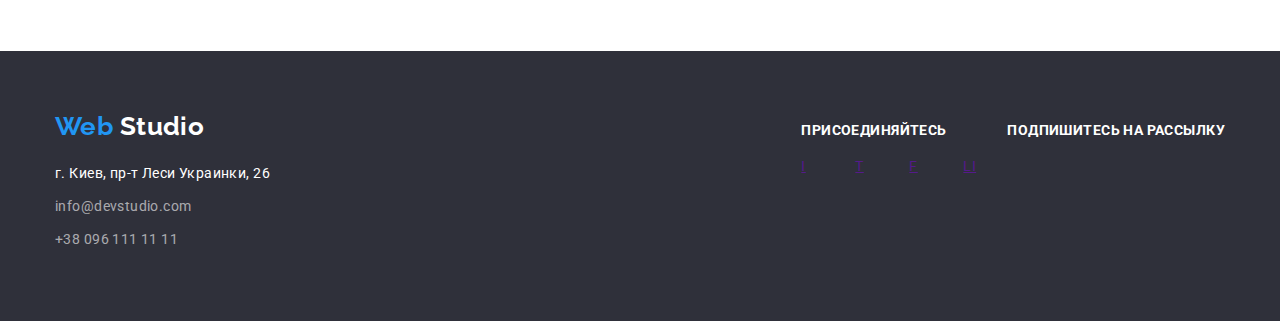
==== commit 277ea5a7: "fixing minor mistakes/improving the code" ====
--- a/portfolio.html
+++ b/portfolio.html
@@ -7,8 +7,8 @@
     <title>WebStudio</title>
     <link href="https://fonts.googleapis.com/css2?family=Raleway:wght@700&family=Roboto:wght@400;500;700&display=swap"
         rel="stylesheet">
+    <link rel="stylesheet" href="./css/normalize.css">
     <link rel="stylesheet" href="./css/styles.css">
-    <link rel="stylesheet" href="./css/normalize.css">
 </head>
 
 <body>
@@ -16,7 +16,7 @@
     <header>
         <div class="container header">
             <nav class="navigation">
-                <a href="" class="logo"><span class="part-first">Web</span><span class="part-second">Studio</span></a>
+                <a href="" class="logo"><span class="part-first">Web</span><span class="part-second"> Studio</span></a>
     
                 <ul class="nav list">
                     <li class="nav-item"><a href="./index.html">Студия</a></li>
@@ -147,9 +147,8 @@
     <footer>
         <div class="footer-container container">
             <div class="footer-info">
-                <div class="footer-logo">
-                    <a class="logo" href=""><span class="part-first">Web</span><span class="part-second">Studio</span></a>
-                </div>
+                <a class="logo footer-logo" href=""><span class="part-first">Web</span><span class="part-second">
+                        Studio</span></a>
     
                 <address class="location">
                     <a class="map" href="https://goo.gl/maps/HwrvqcL7cg5Yp1Jj8">г. Киев, пр-т Леси Украинки, 26</a>
--- a/css/styles.css
+++ b/css/styles.css
@@ -61,6 +61,7 @@
     font-weight: 700;
     font-size: 36px;
     line-height: 1.7;
+
     text-align: center;
     margin-bottom: 50px;
 }
@@ -86,12 +87,17 @@
     color: var(--black-title-color);
 }
 
+.footer-logo .part-second{
+    color: #ffffff;
+}
+
 .logo{
     font-family: Raleway, sans-serif;
     text-decoration: none;
     font-weight: bold;
     font-size: 26px;
     line-height: 1.2;
+
     margin-right: 85px;
 }
 
@@ -183,7 +189,11 @@
     color: red;
 }
 
-.hero a{
+.hero .btn{
+    display: inline-block;
+    padding: 10px 32px;
+    border-radius: 4px;
+
     color: var(--white-title-color);
     background-color: var(--additional-color);
     text-decoration: none;
@@ -192,12 +202,6 @@
     line-height: 1.87;
     text-align: center;
     letter-spacing: 0.06em;   
-}
-
-.btn{
-    display: inline-block;
-    padding: 10px 32px;
-    border-radius: 4px;
 }
 
 /* наши преимущества */
@@ -366,6 +370,11 @@
 footer{
     background-color: var(--footer-bgc);
 }
+.footer-logo{
+    margin-right: 0px;
+margin-bottom: 20px;
+}
+    
 
 .location{
     display: flex;
@@ -413,12 +422,9 @@
 }
 
 .footer-info{
+    display: flex;
+    flex-direction: column;
     padding-top: 60px;
-}
-
-.footer-logo{
-    margin: 0;
-    margin-bottom: 20px;
 }
 
 
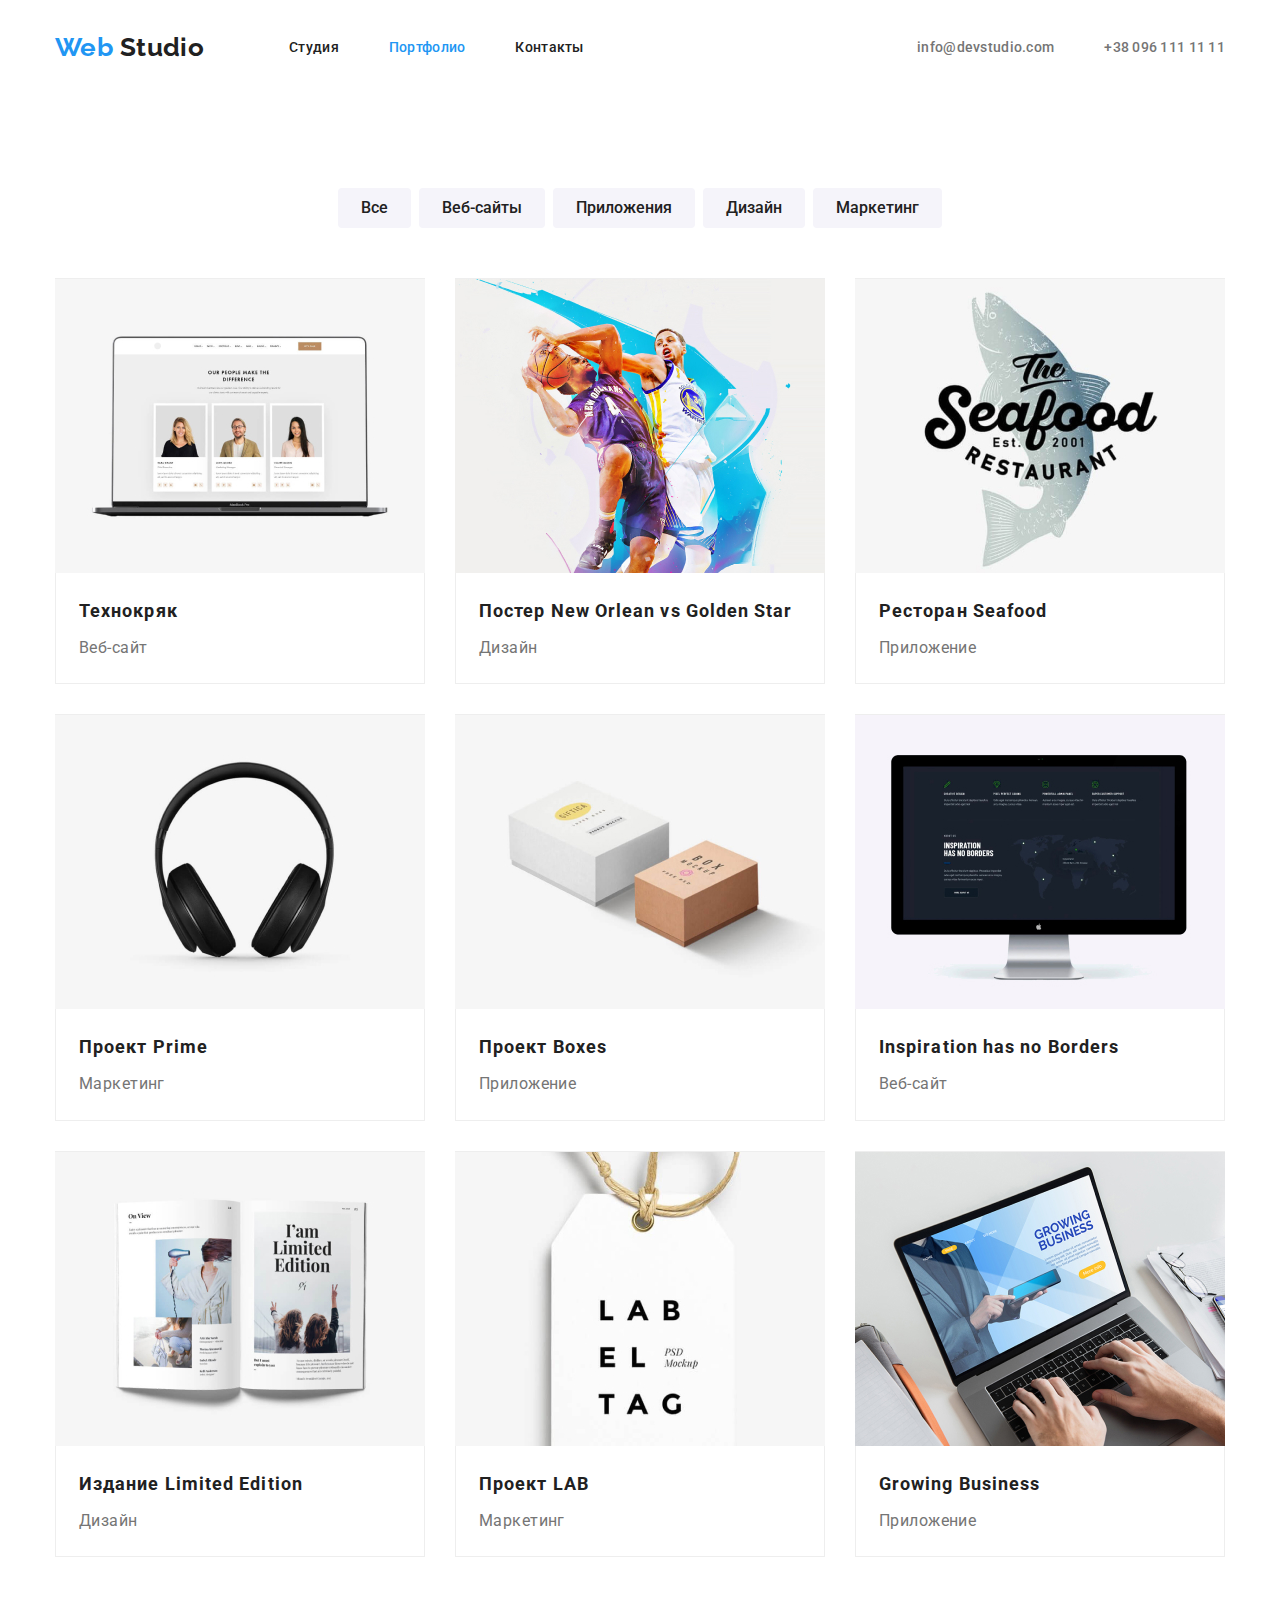
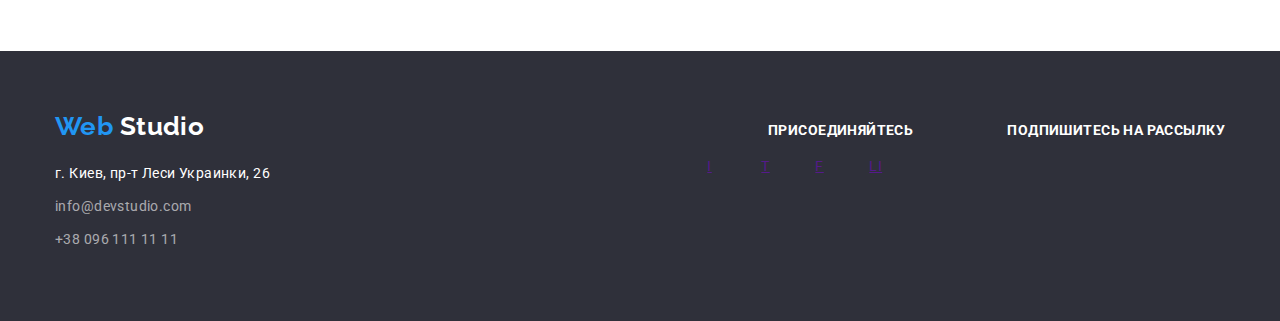
==== commit 4ba06371: "fixing home work 3 - attempt 3" ====
--- a/portfolio.html
+++ b/portfolio.html
@@ -37,7 +37,7 @@
 
     <main>
 
-        <section class="portfolio">
+        <section class="container portfolio">
                     <h1 hidden>Портфолио</h1>
                     
                         <ul class="button-list list link">
@@ -48,7 +48,7 @@
                             <li class="item"><button class="portfolio-button">Маркетинг</button></li>
                         </ul>
                                 
-                        <ul class=" container portfolio-list list link">
+                        <ul class="portfolio-list list link">
                             <li class="portfolio-list-item">
                                 <a href="">
                                     <img src="./img-portfolio/img.jpg" alt="ноутбук" width="370" height="294">
--- a/css/styles.css
+++ b/css/styles.css
@@ -1,12 +1,3 @@
-/* 
-1. done
-2. comment above
-3. done (dobavila klas - link:font-size:0px;)
-4. ok, done. но на вебинаре сказали, чтобы мы разделили это в этом случае.
-5. done (dobavila klas - link:font-size:0px;)
-6. */
-
-
 :root{
     --primary-text-color: #757575;
     --black-title-color: #212121;
@@ -171,27 +162,32 @@
 /* герой */
 
 .hero{
-    text-align: center;
-    margin: 0;
-}
+    display: flex;
+    flex-direction: column;
+    align-items: center;
+    padding-bottom: 200px;
+    padding-top: 200px;
+
+    background-color: teal;
+}
+
 
 .hero h1{
+
     color: var(--white-title-color);
     text-transform: uppercase;
     font-weight: 900;
     font-size: 44px;
     line-height: 1.36;
     letter-spacing: 0.06em;
-    padding-top: 200px;
-    margin: 0;
     margin-bottom: 30px;
-
-    color: red;
+    text-align: center;
 }
 
 .hero .btn{
-    display: inline-block;
-    padding: 10px 32px;
+    width: 200px;
+    padding-top: 10px;
+    padding-bottom: 10px;
     border-radius: 4px;
 
     color: var(--white-title-color);
@@ -226,7 +222,6 @@
     margin-bottom: 30px;
 
     background-color: var(--secondary-bgc);
-    border: 1px solid transparent;
     border-radius: 4px;
 }
 
@@ -326,12 +321,12 @@
     display: flex;
     justify-content: space-between;
     width: 206px;
-    margin-bottom: 24px;
 }
 
 li.sm-list-item{
     width: 44px;
     height: 44px;
+    margin-bottom: 24px;
 }
 
 /* Постоянные клиенты  */
@@ -412,11 +407,11 @@
     color: var(--white-title-color);
     text-transform: uppercase;
     margin-bottom: 20px;
+    margin-left: auto;
 }
 
 .footer-container{
     display: flex;
-    justify-content: space-between;
     padding-bottom: 60px;
     
 }
@@ -425,12 +420,14 @@
     display: flex;
     flex-direction: column;
     padding-top: 60px;
+    margin-right: auto;
 }
 
 
 .join{
     display: flex;
     flex-direction: column;
+    margin-right: 94px;
 }
 
 .footer-attention{
@@ -521,7 +518,11 @@
 }
 
 .portfolio-list-item{
-    width:370px;
+    display: flex;
+    flex-direction: column;
+    align-items: center;
+
+    width: 370px;
     margin-right: 30px;
     margin-bottom: 30px;
 
